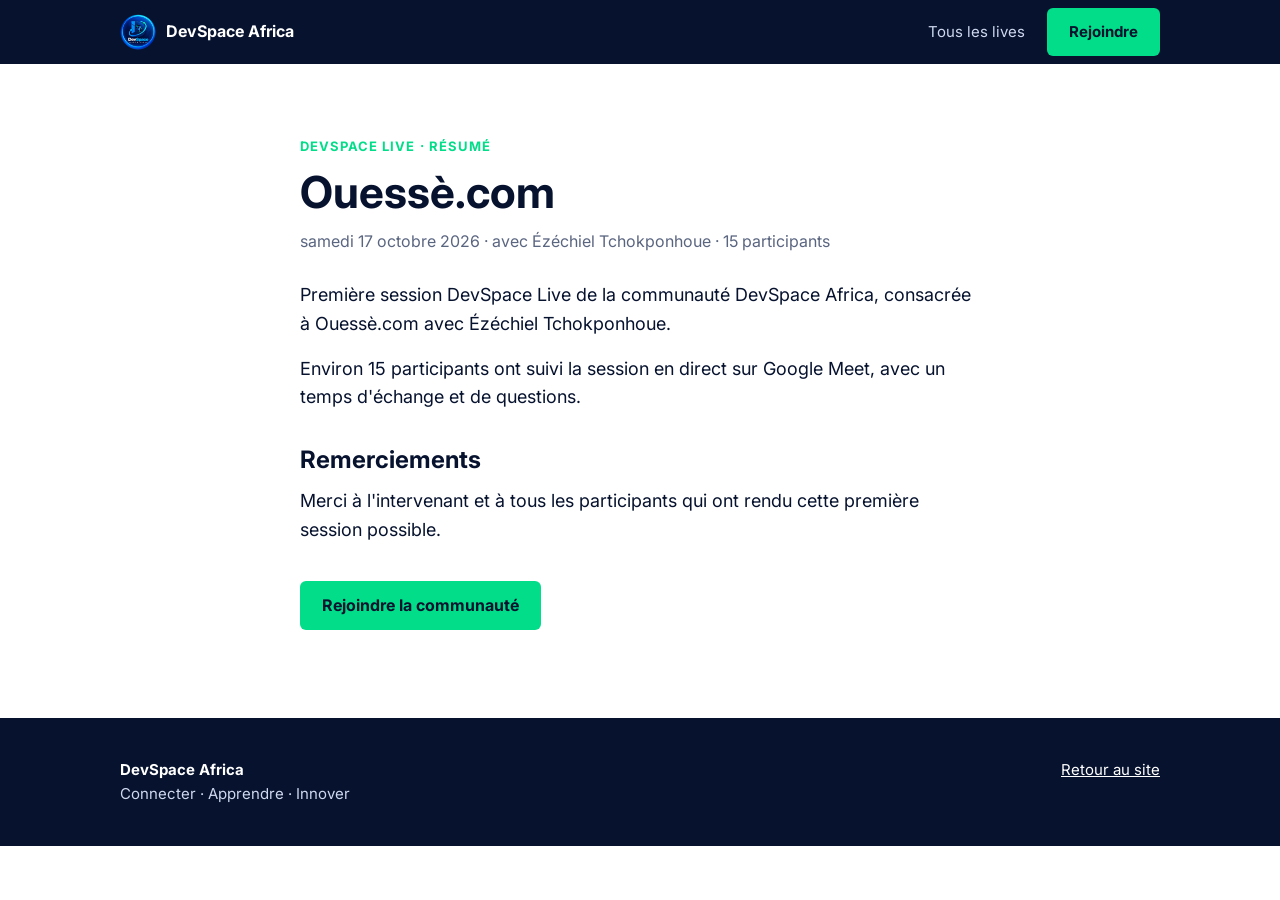
==== live/ouesse-com.html @ 4c475c77 "La première version du Site DevSpaceAfrica !" ====
<!doctype html>
<html lang="fr"><head><meta charset="utf-8"><meta name="viewport" content="width=device-width,initial-scale=1">
<title>Ouessè.com | DevSpace Live | DevSpace Africa</title>
<meta name="description" content="Première session DevSpace Live de la communauté DevSpace Africa, consacrée à Ouessè.com avec Ézéchiel Tchokponhoue. Environ 15 participants ont suivi la se">
<link rel="canonical" href="https://REMPLACER_DOMAINE/live/ouesse-com">
<meta name="theme-color" content="#06122E">
<meta property="og:type" content="article"><meta property="og:title" content="Ouessè.com | DevSpace Live | DevSpace Africa"><meta property="og:description" content="Première session DevSpace Live de la communauté DevSpace Africa, consacrée à Ouessè.com avec Ézéchiel Tchokponhoue. Environ 15 participants ont suivi la se"><meta property="og:url" content="https://REMPLACER_DOMAINE/live/ouesse-com"><meta property="og:image" content="https://REMPLACER_DOMAINE/og.png"><meta name="twitter:card" content="summary_large_image">
<link rel="icon" href="../logo.png">
<link rel="stylesheet" href="https://fonts.googleapis.com/css2?family=Inter:wght@400;600;700&display=swap">
<link rel="stylesheet" href="../style.css">
<style>.art{max-width:720px}.art p{margin:0 0 16px;font-size:18px}.art h2{font-size:24px;margin:34px 0 12px}.pts{margin:0 0 16px 20px;font-size:18px}.pts li{margin-bottom:8px}.meta{color:var(--muted);margin-bottom:26px}</style>
<script type="application/ld+json">{"@context":"https://schema.org","@type":"Event","name":"DevSpace Live : Ouessè.com","description":"Première session DevSpace Live de la communauté DevSpace Africa, consacrée à Ouessè.com avec Ézéchiel Tchokponhoue. Environ 15 participants ont suivi la se","startDate":"2026-10-17T20:30:00+00:00","endDate":"2026-10-17T21:30:00+00:00","eventStatus":"https://schema.org/EventScheduled","eventAttendanceMode":"https://schema.org/OnlineEventAttendanceMode","location":{"@type":"VirtualLocation","url":"https://REMPLACER_DOMAINE/"},"isAccessibleForFree":true,"inLanguage":"fr","performer":{"@type":"Person","name":"Ézéchiel Tchokponhoue"},"organizer":{"@type":"Organization","name":"DevSpace Africa","url":"https://REMPLACER_DOMAINE/"}}</script></head><body>
<header><div class="wrap"><nav><a class="brand" href="../index.html"><img src="../logo.png" alt="Logo DevSpace Africa" width="36" height="36">DevSpace Africa</a><div class="links"><a href="../index.html#live">Tous les lives</a><a class="btn" href="../index.html#rejoindre">Rejoindre</a></div></nav></div></header>
<main><section><div class="wrap art">
<div class="tag">DevSpace Live · Résumé</div>
<h1 style="font-size:clamp(30px,5vw,44px);line-height:1.15;margin:10px 0 12px">Ouessè.com</h1>
<div class="meta">samedi 17 octobre 2026 · avec Ézéchiel Tchokponhoue · 15 participants</div>
<p>Première session DevSpace Live de la communauté DevSpace Africa, consacrée à Ouessè.com avec Ézéchiel Tchokponhoue.</p>
<p>Environ 15 participants ont suivi la session en direct sur Google Meet, avec un temps d'échange et de questions.</p>

<h2>Remerciements</h2><p>Merci à l'intervenant et à tous les participants qui ont rendu cette première session possible.</p>
<p style="margin-top:36px"><a class="btn" href="../index.html#rejoindre">Rejoindre la communauté</a></p>
</div></section></main>
<footer><div class="wrap"><div><b style="color:#fff">DevSpace Africa</b><br>Connecter · Apprendre · Innover</div><div><a href="../index.html">Retour au site</a></div></div></footer>
</body></html>
---- style.css ----
:root{--navy:#06122E;--blue:#0091FD;--green:#01DD89;--ink:#06122E;--muted:#5a6580;--line:#dfe5f0;--bg:#fff;--soft:#f4f7fc}
*{box-sizing:border-box;margin:0;padding:0}
html{scroll-behavior:smooth}
body{font-family:Inter,system-ui,-apple-system,Segoe UI,Roboto,sans-serif;color:var(--ink);background:var(--bg);line-height:1.6}
a{color:var(--blue)}
.wrap{max-width:1080px;margin:0 auto;padding:0 20px}
header{background:var(--navy);position:sticky;top:0;z-index:10}
nav{display:flex;align-items:center;justify-content:space-between;height:64px}
.brand{display:flex;align-items:center;gap:10px;color:#fff;text-decoration:none;font-weight:700}
.brand img{width:36px;height:36px;border-radius:50%}
.links{display:flex;gap:22px;align-items:center}
.links a{color:#cfd8ee;text-decoration:none;font-size:15px}
.links a:hover{color:#fff}
.btn{display:inline-block;background:var(--green);color:var(--navy)!important;font-weight:700;padding:12px 22px;border-radius:6px;text-decoration:none;border:0;font-size:16px;cursor:pointer;font-family:inherit}
.btn:hover{background:#00c777}
.btn.line{background:transparent;border:2px solid #fff;color:#fff!important}
.btn.line:hover{background:rgba(255,255,255,.1)}
.menu{display:none;background:none;border:0;color:#fff;font-size:26px;cursor:pointer}
.hero{background:var(--navy);color:#fff;padding:88px 0}
.tag{color:var(--green);font-weight:700;letter-spacing:.08em;text-transform:uppercase;font-size:13px}
.hero h1{font-size:clamp(34px,6vw,60px);line-height:1.1;margin:14px 0 18px;max-width:780px}
.hero h1 span{color:var(--blue)}
.hero p{color:#cfd8ee;max-width:620px;font-size:19px;margin-bottom:28px}
.hero .cta{display:flex;gap:12px;flex-wrap:wrap}
.stats{background:var(--blue);color:#fff}
.stats .wrap{display:grid;grid-template-columns:repeat(3,1fr);gap:20px;padding:28px 20px;text-align:center}
.stats b{display:block;font-size:30px}
section{padding:72px 0}
section.soft{background:var(--soft)}
h2{font-size:clamp(26px,4vw,36px);line-height:1.2;margin:8px 0 14px}
.lead{color:var(--muted);max-width:680px;font-size:18px;margin-bottom:34px}
.grid{display:grid;gap:18px;grid-template-columns:repeat(auto-fit,minmax(230px,1fr))}
.card{background:#fff;border:1px solid var(--line);border-radius:8px;padding:24px;border-top:4px solid var(--blue)}
.card:nth-child(even){border-top-color:var(--green)}
.card h3{font-size:19px;margin-bottom:8px}
.card p{color:var(--muted);font-size:16px}
.live{background:var(--navy);color:#fff;border-radius:10px;padding:34px;display:grid;gap:24px;grid-template-columns:1.4fr 1fr;align-items:center}
.live h3{font-size:26px;margin:6px 0 10px}
.live p{color:#cfd8ee}
.live ul{list-style:none;color:#fff}
.live li{padding:8px 0;border-bottom:1px solid rgba(255,255,255,.15)}
.live li:last-child{border:0}
.steps{counter-reset:s;display:grid;gap:18px;grid-template-columns:repeat(auto-fit,minmax(220px,1fr))}
.steps div{counter-increment:s;padding-left:50px;position:relative}
.steps div:before{content:counter(s);position:absolute;left:0;top:0;width:36px;height:36px;border-radius:50%;background:var(--green);color:var(--navy);font-weight:700;display:grid;place-items:center}
.steps h3{font-size:18px}
.steps p{color:var(--muted)}
.tabs{display:flex;gap:8px;flex-wrap:wrap;margin-bottom:20px}
.tab{padding:10px 18px;border:2px solid var(--line);background:#fff;border-radius:6px;font-weight:600;cursor:pointer;font-family:inherit;font-size:15px;color:var(--ink)}
.tab[aria-selected=true]{background:var(--navy);border-color:var(--navy);color:#fff}
.panel{display:none;max-width:680px}
.panel.on{display:block}
form{background:#fff;border:1px solid var(--line);border-radius:8px;padding:26px}
label{display:block;font-weight:600;margin:14px 0 6px;font-size:15px}
label small{font-weight:400;color:var(--muted)}
input,select,textarea{width:100%;padding:12px;border:1.5px solid #c5cee0;border-radius:6px;font:inherit;background:#fff;color:var(--ink)}
input:focus,select:focus,textarea:focus{outline:3px solid rgba(0,145,253,.35);border-color:var(--blue)}
input:user-invalid,select:user-invalid,textarea:user-invalid{border-color:#d33}
textarea{min-height:120px;resize:vertical}
.check{display:flex;gap:10px;align-items:flex-start;font-weight:400;margin:16px 0}
.check input{width:auto;margin-top:5px}
.hp{position:absolute;left:-9999px}
.msg{margin-top:14px;padding:12px;border-radius:6px;display:none}
.msg.ok{display:block;background:#e6fbf2;color:#075e3a}
.msg.err{display:block;background:#fdeaea;color:#8a1c1c}
form .btn{margin-top:8px}
.refs{display:grid;gap:14px;grid-template-columns:repeat(auto-fit,minmax(240px,1fr))}
.refs a{display:block;background:#fff;border:1px solid var(--line);border-radius:8px;padding:18px;text-decoration:none;color:var(--ink)}
.refs a:hover{border-color:var(--blue)}
.refs b{display:block;color:var(--blue)}
.refs span{color:var(--muted);font-size:15px}
footer{background:var(--navy);color:#cfd8ee;padding:40px 0;font-size:15px}
footer .wrap{display:flex;justify-content:space-between;gap:20px;flex-wrap:wrap}
footer a{color:#fff}
@media(max-width:760px){
.menu{display:block}
.links{display:none;position:absolute;top:64px;left:0;right:0;background:var(--navy);flex-direction:column;padding:16px 20px;align-items:flex-start}
.links.open{display:flex}
.live{grid-template-columns:1fr}
.stats .wrap{grid-template-columns:1fr}
.hero{padding:56px 0}section{padding:52px 0}}
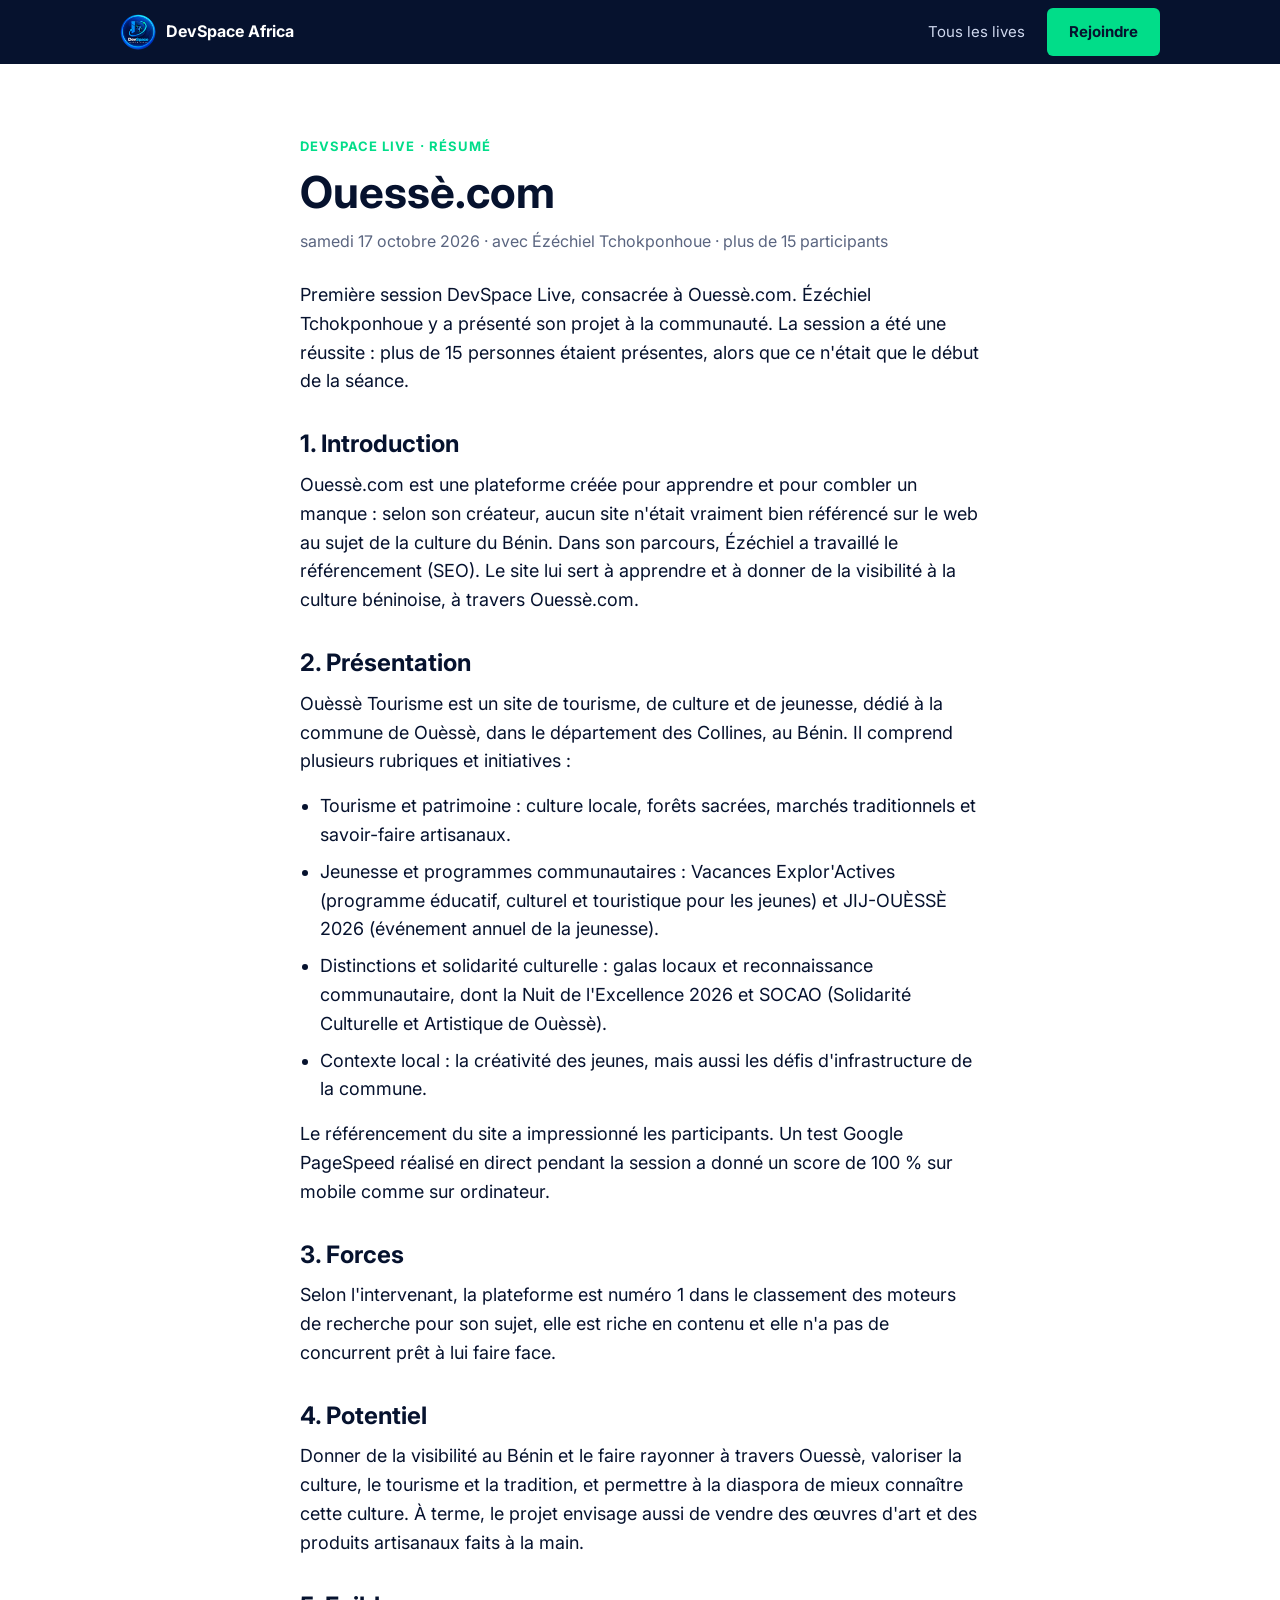
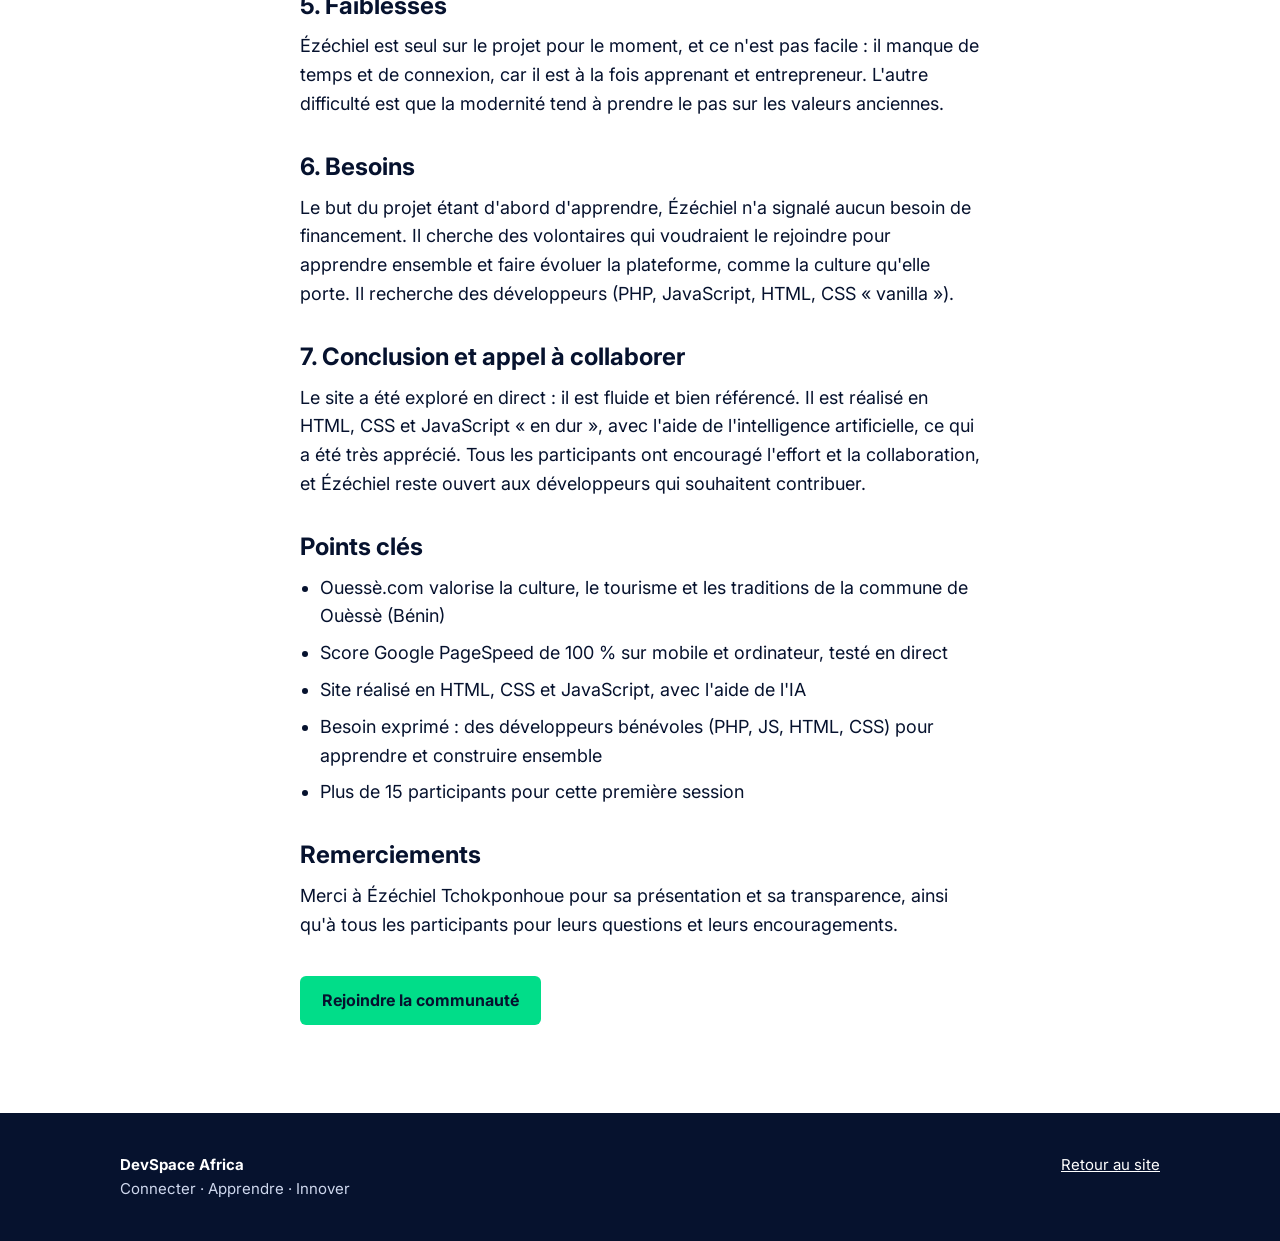
==== commit b2db2e6e: "La première version du Site DevSpaceAfrica ! add static 1" ====
--- a/live/ouesse-com.html
+++ b/live/ouesse-com.html
@@ -1,24 +1,31 @@
 <!doctype html>
 <html lang="fr"><head><meta charset="utf-8"><meta name="viewport" content="width=device-width,initial-scale=1">
 <title>Ouessè.com | DevSpace Live | DevSpace Africa</title>
-<meta name="description" content="Première session DevSpace Live de la communauté DevSpace Africa, consacrée à Ouessè.com avec Ézéchiel Tchokponhoue. Environ 15 participants ont suivi la se">
+<meta name="description" content="Première session DevSpace Live, consacrée à Ouessè.com. Ézéchiel Tchokponhoue y a présenté son projet à la communauté. La session a été une réussite : plus">
 <link rel="canonical" href="https://REMPLACER_DOMAINE/live/ouesse-com">
 <meta name="theme-color" content="#06122E">
-<meta property="og:type" content="article"><meta property="og:title" content="Ouessè.com | DevSpace Live | DevSpace Africa"><meta property="og:description" content="Première session DevSpace Live de la communauté DevSpace Africa, consacrée à Ouessè.com avec Ézéchiel Tchokponhoue. Environ 15 participants ont suivi la se"><meta property="og:url" content="https://REMPLACER_DOMAINE/live/ouesse-com"><meta property="og:image" content="https://REMPLACER_DOMAINE/og.png"><meta name="twitter:card" content="summary_large_image">
+<meta property="og:type" content="article"><meta property="og:title" content="Ouessè.com | DevSpace Live | DevSpace Africa"><meta property="og:description" content="Première session DevSpace Live, consacrée à Ouessè.com. Ézéchiel Tchokponhoue y a présenté son projet à la communauté. La session a été une réussite : plus"><meta property="og:url" content="https://REMPLACER_DOMAINE/live/ouesse-com"><meta property="og:image" content="https://REMPLACER_DOMAINE/og.png"><meta name="twitter:card" content="summary_large_image">
 <link rel="icon" href="../logo.png">
 <link rel="stylesheet" href="https://fonts.googleapis.com/css2?family=Inter:wght@400;600;700&display=swap">
 <link rel="stylesheet" href="../style.css">
 <style>.art{max-width:720px}.art p{margin:0 0 16px;font-size:18px}.art h2{font-size:24px;margin:34px 0 12px}.pts{margin:0 0 16px 20px;font-size:18px}.pts li{margin-bottom:8px}.meta{color:var(--muted);margin-bottom:26px}</style>
-<script type="application/ld+json">{"@context":"https://schema.org","@type":"Event","name":"DevSpace Live : Ouessè.com","description":"Première session DevSpace Live de la communauté DevSpace Africa, consacrée à Ouessè.com avec Ézéchiel Tchokponhoue. Environ 15 participants ont suivi la se","startDate":"2026-10-17T20:30:00+00:00","endDate":"2026-10-17T21:30:00+00:00","eventStatus":"https://schema.org/EventScheduled","eventAttendanceMode":"https://schema.org/OnlineEventAttendanceMode","location":{"@type":"VirtualLocation","url":"https://REMPLACER_DOMAINE/"},"isAccessibleForFree":true,"inLanguage":"fr","performer":{"@type":"Person","name":"Ézéchiel Tchokponhoue"},"organizer":{"@type":"Organization","name":"DevSpace Africa","url":"https://REMPLACER_DOMAINE/"}}</script></head><body>
+<script type="application/ld+json">{"@context":"https://schema.org","@type":"Event","name":"DevSpace Live : Ouessè.com","description":"Première session DevSpace Live, consacrée à Ouessè.com. Ézéchiel Tchokponhoue y a présenté son projet à la communauté. La session a été une réussite : plus","startDate":"2026-10-17T20:30:00+00:00","endDate":"2026-10-17T21:30:00+00:00","eventStatus":"https://schema.org/EventScheduled","eventAttendanceMode":"https://schema.org/OnlineEventAttendanceMode","location":{"@type":"VirtualLocation","url":"https://REMPLACER_DOMAINE/"},"isAccessibleForFree":true,"inLanguage":"fr","performer":{"@type":"Person","name":"Ézéchiel Tchokponhoue"},"organizer":{"@type":"Organization","name":"DevSpace Africa","url":"https://REMPLACER_DOMAINE/"}}</script></head><body>
 <header><div class="wrap"><nav><a class="brand" href="../index.html"><img src="../logo.png" alt="Logo DevSpace Africa" width="36" height="36">DevSpace Africa</a><div class="links"><a href="../index.html#live">Tous les lives</a><a class="btn" href="../index.html#rejoindre">Rejoindre</a></div></nav></div></header>
 <main><section><div class="wrap art">
 <div class="tag">DevSpace Live · Résumé</div>
 <h1 style="font-size:clamp(30px,5vw,44px);line-height:1.15;margin:10px 0 12px">Ouessè.com</h1>
-<div class="meta">samedi 17 octobre 2026 · avec Ézéchiel Tchokponhoue · 15 participants</div>
-<p>Première session DevSpace Live de la communauté DevSpace Africa, consacrée à Ouessè.com avec Ézéchiel Tchokponhoue.</p>
-<p>Environ 15 participants ont suivi la session en direct sur Google Meet, avec un temps d'échange et de questions.</p>
-
-<h2>Remerciements</h2><p>Merci à l'intervenant et à tous les participants qui ont rendu cette première session possible.</p>
+<div class="meta">samedi 17 octobre 2026 · avec Ézéchiel Tchokponhoue · plus de 15 participants</div>
+<p>Première session DevSpace Live, consacrée à Ouessè.com. Ézéchiel Tchokponhoue y a présenté son projet à la communauté. La session a été une réussite : plus de 15 personnes étaient présentes, alors que ce n'était que le début de la séance.</p>
+<h2>1. Introduction</h2><p>Ouessè.com est une plateforme créée pour apprendre et pour combler un manque : selon son créateur, aucun site n'était vraiment bien référencé sur le web au sujet de la culture du Bénin. Dans son parcours, Ézéchiel a travaillé le référencement (SEO). Le site lui sert à apprendre et à donner de la visibilité à la culture béninoise, à travers Ouessè.com.</p>
+<h2>2. Présentation</h2><p>Ouèssè Tourisme est un site de tourisme, de culture et de jeunesse, dédié à la commune de Ouèssè, dans le département des Collines, au Bénin. Il comprend plusieurs rubriques et initiatives :</p><ul class="pts"><li>Tourisme et patrimoine : culture locale, forêts sacrées, marchés traditionnels et savoir-faire artisanaux.</li><li>Jeunesse et programmes communautaires : Vacances Explor'Actives (programme éducatif, culturel et touristique pour les jeunes) et JIJ-OUÈSSÈ 2026 (événement annuel de la jeunesse).</li><li>Distinctions et solidarité culturelle : galas locaux et reconnaissance communautaire, dont la Nuit de l'Excellence 2026 et SOCAO (Solidarité Culturelle et Artistique de Ouèssè).</li><li>Contexte local : la créativité des jeunes, mais aussi les défis d'infrastructure de la commune.</li></ul>
+<p>Le référencement du site a impressionné les participants. Un test Google PageSpeed réalisé en direct pendant la session a donné un score de 100 % sur mobile comme sur ordinateur.</p>
+<h2>3. Forces</h2><p>Selon l'intervenant, la plateforme est numéro 1 dans le classement des moteurs de recherche pour son sujet, elle est riche en contenu et elle n'a pas de concurrent prêt à lui faire face.</p>
+<h2>4. Potentiel</h2><p>Donner de la visibilité au Bénin et le faire rayonner à travers Ouessè, valoriser la culture, le tourisme et la tradition, et permettre à la diaspora de mieux connaître cette culture. À terme, le projet envisage aussi de vendre des œuvres d'art et des produits artisanaux faits à la main.</p>
+<h2>5. Faiblesses</h2><p>Ézéchiel est seul sur le projet pour le moment, et ce n'est pas facile : il manque de temps et de connexion, car il est à la fois apprenant et entrepreneur. L'autre difficulté est que la modernité tend à prendre le pas sur les valeurs anciennes.</p>
+<h2>6. Besoins</h2><p>Le but du projet étant d'abord d'apprendre, Ézéchiel n'a signalé aucun besoin de financement. Il cherche des volontaires qui voudraient le rejoindre pour apprendre ensemble et faire évoluer la plateforme, comme la culture qu'elle porte. Il recherche des développeurs (PHP, JavaScript, HTML, CSS « vanilla »).</p>
+<h2>7. Conclusion et appel à collaborer</h2><p>Le site a été exploré en direct : il est fluide et bien référencé. Il est réalisé en HTML, CSS et JavaScript « en dur », avec l'aide de l'intelligence artificielle, ce qui a été très apprécié. Tous les participants ont encouragé l'effort et la collaboration, et Ézéchiel reste ouvert aux développeurs qui souhaitent contribuer.</p>
+<h2>Points clés</h2><ul class="pts"><li>Ouessè.com valorise la culture, le tourisme et les traditions de la commune de Ouèssè (Bénin)</li><li>Score Google PageSpeed de 100 % sur mobile et ordinateur, testé en direct</li><li>Site réalisé en HTML, CSS et JavaScript, avec l'aide de l'IA</li><li>Besoin exprimé : des développeurs bénévoles (PHP, JS, HTML, CSS) pour apprendre et construire ensemble</li><li>Plus de 15 participants pour cette première session</li></ul>
+<h2>Remerciements</h2><p>Merci à Ézéchiel Tchokponhoue pour sa présentation et sa transparence, ainsi qu'à tous les participants pour leurs questions et leurs encouragements.</p>
 <p style="margin-top:36px"><a class="btn" href="../index.html#rejoindre">Rejoindre la communauté</a></p>
 </div></section></main>
 <footer><div class="wrap"><div><b style="color:#fff">DevSpace Africa</b><br>Connecter · Apprendre · Innover</div><div><a href="../index.html">Retour au site</a></div></div></footer>
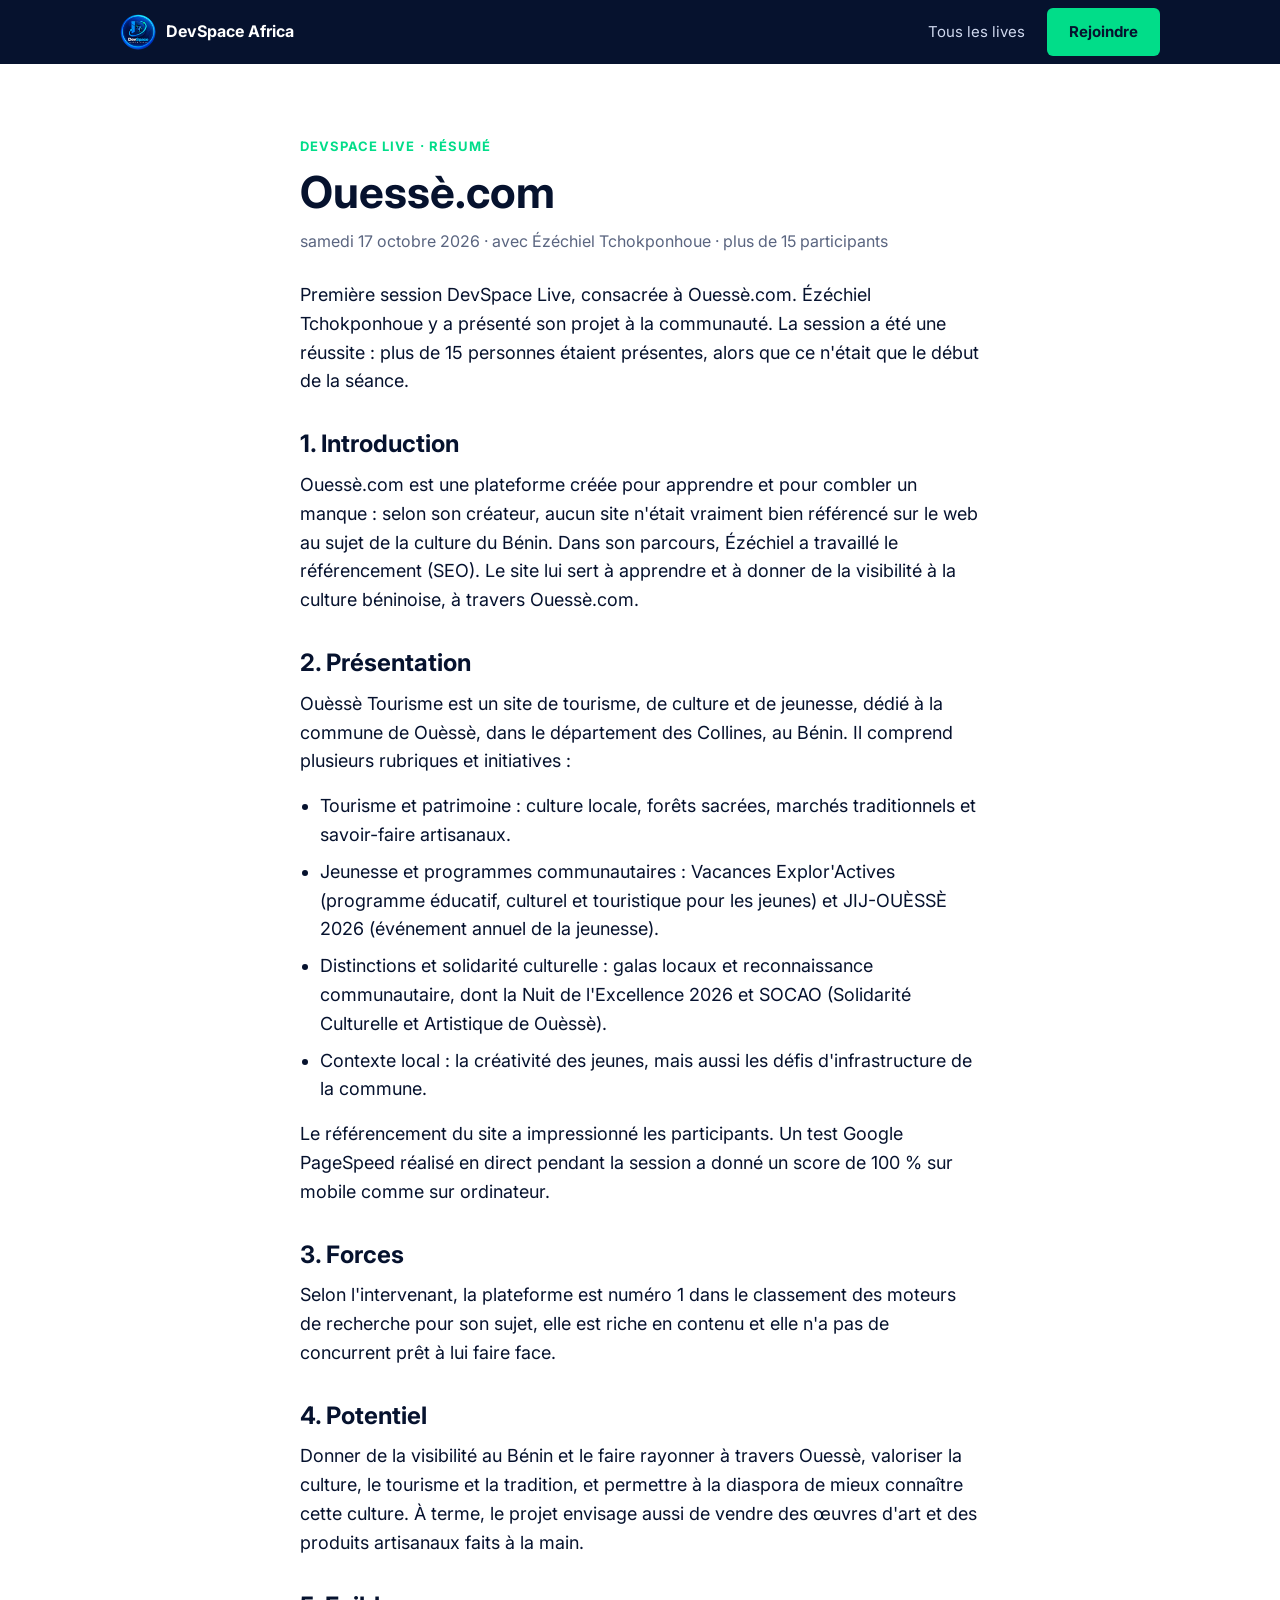
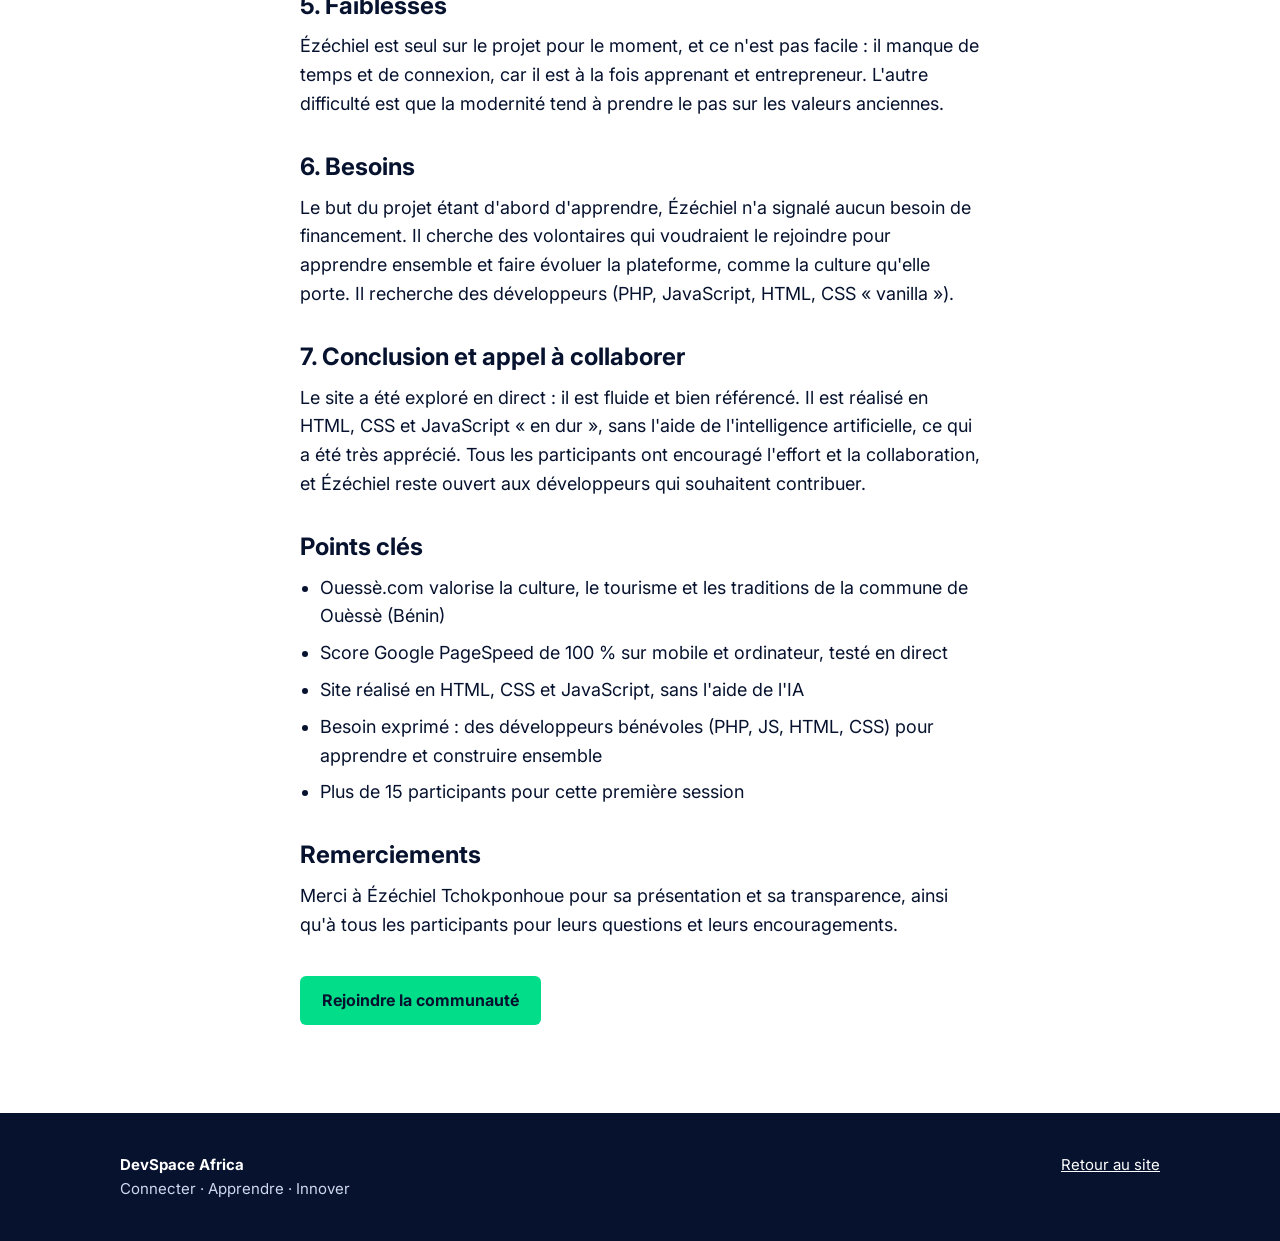
==== commit 4dd56406: "La première version du Site DevSpaceAfrica ! add static 001" ====
--- a/live/ouesse-com.html
+++ b/live/ouesse-com.html
@@ -23,8 +23,8 @@
 <h2>4. Potentiel</h2><p>Donner de la visibilité au Bénin et le faire rayonner à travers Ouessè, valoriser la culture, le tourisme et la tradition, et permettre à la diaspora de mieux connaître cette culture. À terme, le projet envisage aussi de vendre des œuvres d'art et des produits artisanaux faits à la main.</p>
 <h2>5. Faiblesses</h2><p>Ézéchiel est seul sur le projet pour le moment, et ce n'est pas facile : il manque de temps et de connexion, car il est à la fois apprenant et entrepreneur. L'autre difficulté est que la modernité tend à prendre le pas sur les valeurs anciennes.</p>
 <h2>6. Besoins</h2><p>Le but du projet étant d'abord d'apprendre, Ézéchiel n'a signalé aucun besoin de financement. Il cherche des volontaires qui voudraient le rejoindre pour apprendre ensemble et faire évoluer la plateforme, comme la culture qu'elle porte. Il recherche des développeurs (PHP, JavaScript, HTML, CSS « vanilla »).</p>
-<h2>7. Conclusion et appel à collaborer</h2><p>Le site a été exploré en direct : il est fluide et bien référencé. Il est réalisé en HTML, CSS et JavaScript « en dur », avec l'aide de l'intelligence artificielle, ce qui a été très apprécié. Tous les participants ont encouragé l'effort et la collaboration, et Ézéchiel reste ouvert aux développeurs qui souhaitent contribuer.</p>
-<h2>Points clés</h2><ul class="pts"><li>Ouessè.com valorise la culture, le tourisme et les traditions de la commune de Ouèssè (Bénin)</li><li>Score Google PageSpeed de 100 % sur mobile et ordinateur, testé en direct</li><li>Site réalisé en HTML, CSS et JavaScript, avec l'aide de l'IA</li><li>Besoin exprimé : des développeurs bénévoles (PHP, JS, HTML, CSS) pour apprendre et construire ensemble</li><li>Plus de 15 participants pour cette première session</li></ul>
+<h2>7. Conclusion et appel à collaborer</h2><p>Le site a été exploré en direct : il est fluide et bien référencé. Il est réalisé en HTML, CSS et JavaScript « en dur », sans l'aide de l'intelligence artificielle, ce qui a été très apprécié. Tous les participants ont encouragé l'effort et la collaboration, et Ézéchiel reste ouvert aux développeurs qui souhaitent contribuer.</p>
+<h2>Points clés</h2><ul class="pts"><li>Ouessè.com valorise la culture, le tourisme et les traditions de la commune de Ouèssè (Bénin)</li><li>Score Google PageSpeed de 100 % sur mobile et ordinateur, testé en direct</li><li>Site réalisé en HTML, CSS et JavaScript, sans l'aide de l'IA</li><li>Besoin exprimé : des développeurs bénévoles (PHP, JS, HTML, CSS) pour apprendre et construire ensemble</li><li>Plus de 15 participants pour cette première session</li></ul>
 <h2>Remerciements</h2><p>Merci à Ézéchiel Tchokponhoue pour sa présentation et sa transparence, ainsi qu'à tous les participants pour leurs questions et leurs encouragements.</p>
 <p style="margin-top:36px"><a class="btn" href="../index.html#rejoindre">Rejoindre la communauté</a></p>
 </div></section></main>
